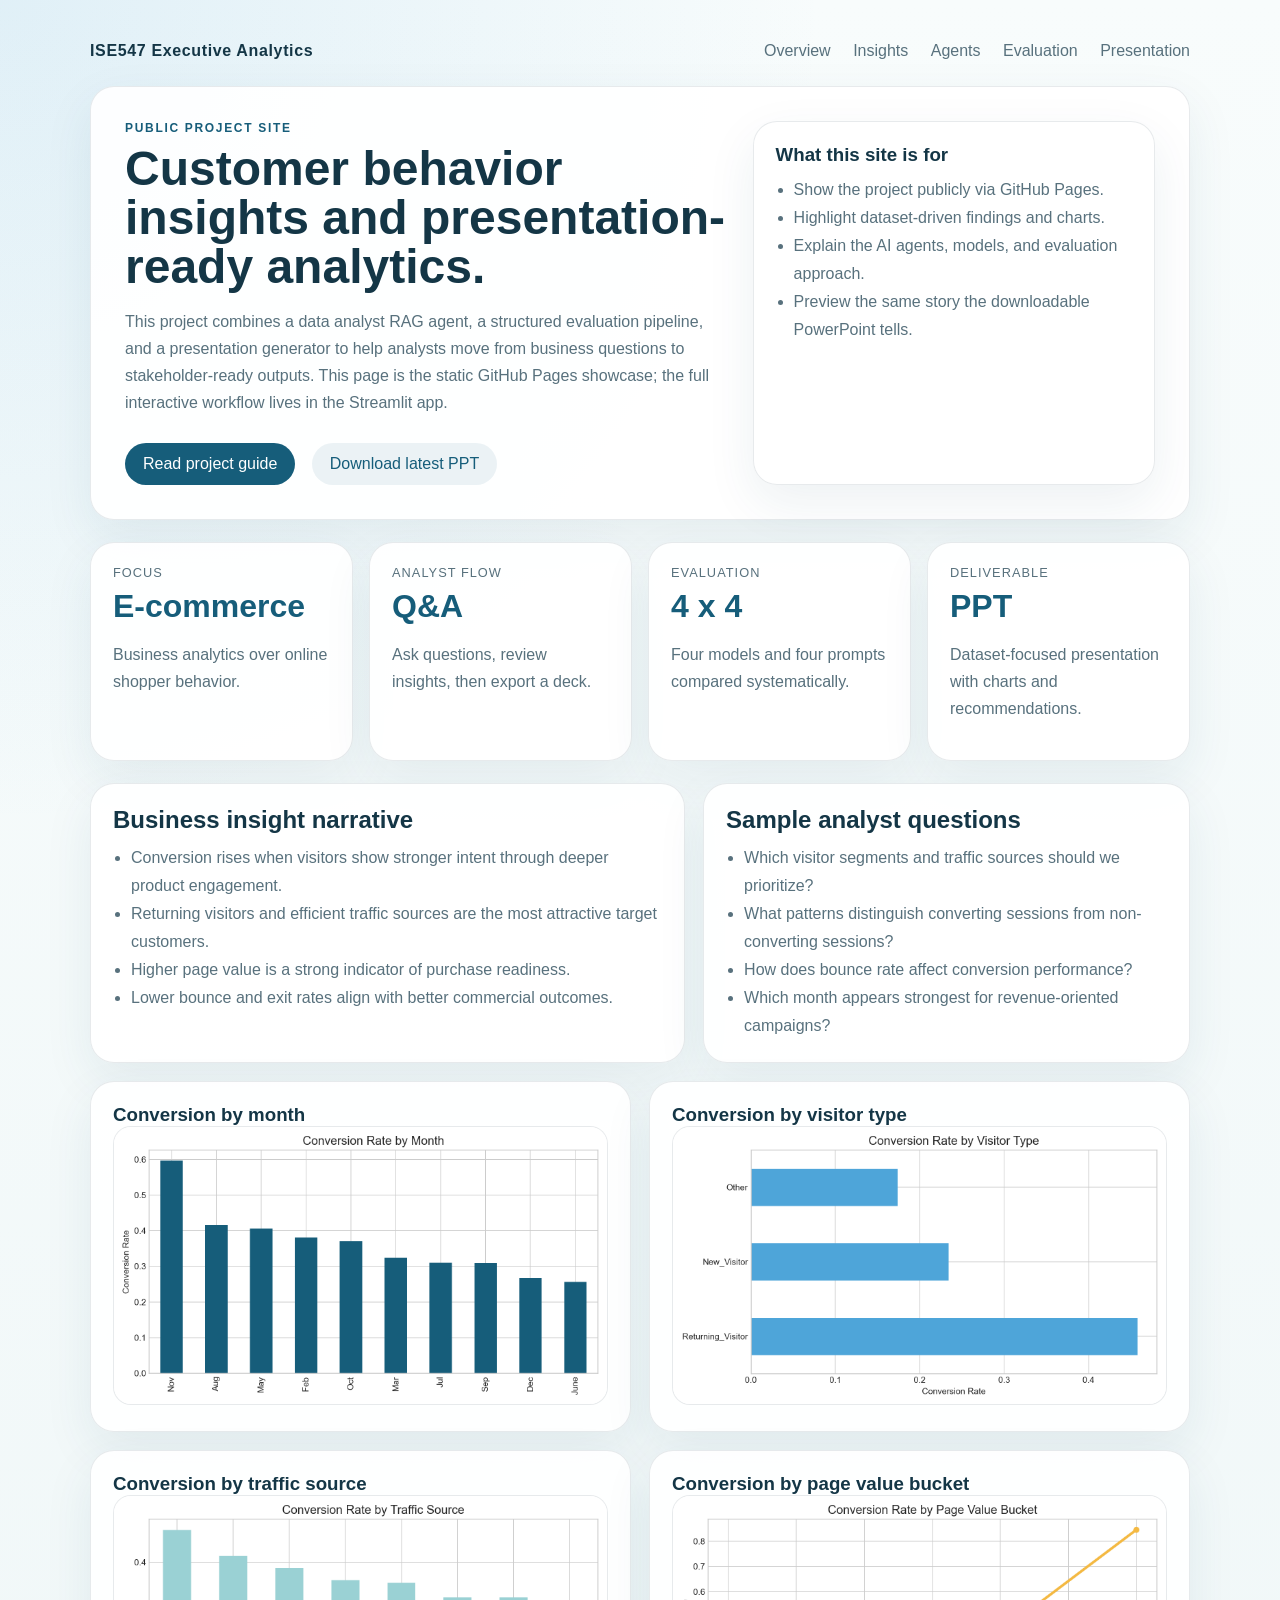
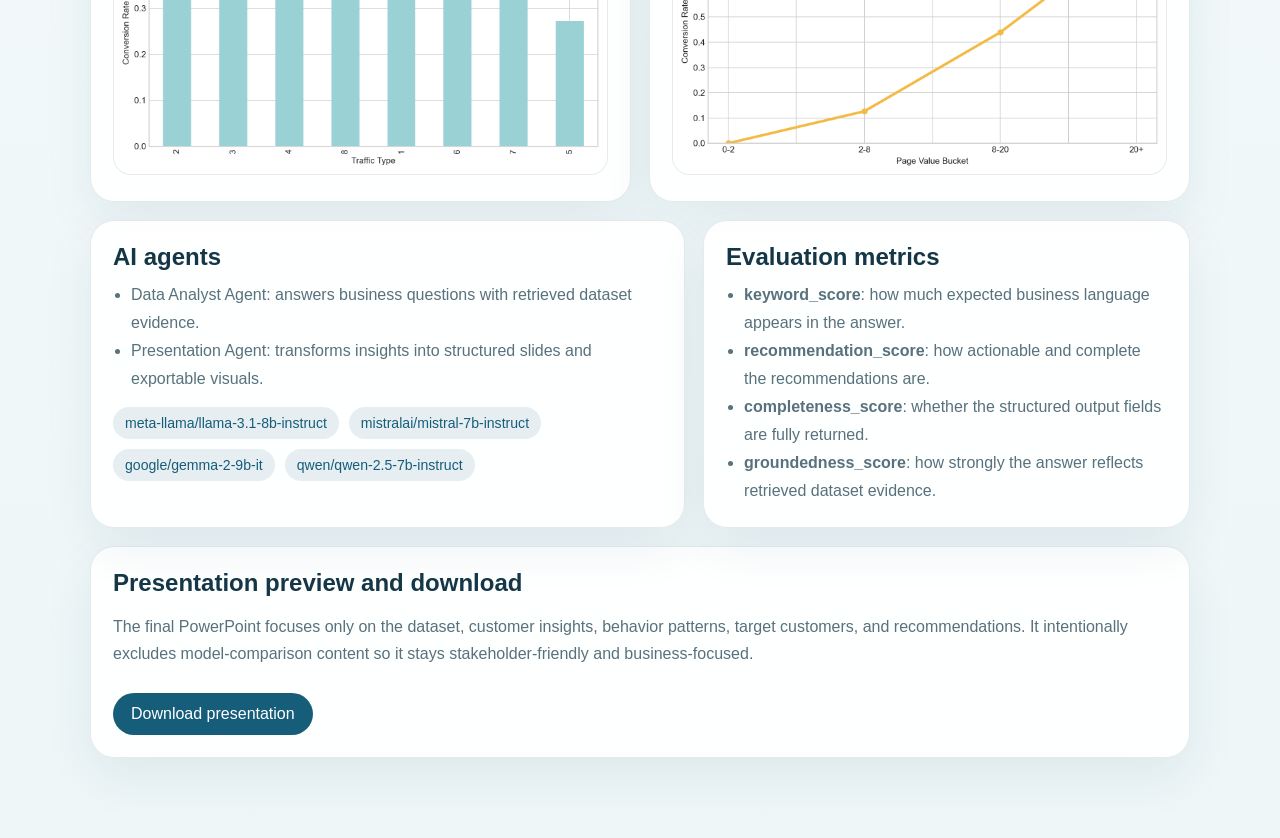
==== ui/index.html @ b53e6b86 "Finalize ecommerce multi-agent analytics project" ====
<!DOCTYPE html>
<html lang="en">
  <head>
    <meta charset="UTF-8" />
    <meta name="viewport" content="width=device-width, initial-scale=1.0" />
    <title>ISE547 Executive Analytics</title>
    <style>
      :root {
        --bg: #f5fbfc;
        --card: rgba(255, 255, 255, 0.92);
        --ink: #143646;
        --muted: #58717d;
        --line: rgba(20, 54, 70, 0.1);
        --primary: #165d7a;
        --secondary: #4ea5d9;
      }
      * { box-sizing: border-box; }
      body {
        margin: 0;
        font-family: "Avenir Next", "Segoe UI", sans-serif;
        color: var(--ink);
        background:
          radial-gradient(circle at top left, rgba(78,165,217,0.14), transparent 30%),
          linear-gradient(180deg, #f8fcfc 0%, #eef6f7 100%);
      }
      .wrap {
        max-width: 1140px;
        margin: 0 auto;
        padding: 28px 20px 80px;
      }
      .nav {
        display: flex;
        justify-content: space-between;
        align-items: center;
        padding: 14px 0 26px;
      }
      .brand {
        font-weight: 700;
        letter-spacing: 0.04em;
      }
      .nav a {
        color: var(--muted);
        text-decoration: none;
        margin-left: 18px;
      }
      .hero, .card {
        background: var(--card);
        border: 1px solid var(--line);
        border-radius: 24px;
        box-shadow: 0 18px 50px rgba(21, 79, 105, 0.08);
      }
      .hero {
        display: grid;
        grid-template-columns: 1.2fr 0.8fr;
        gap: 24px;
        padding: 34px;
        margin-bottom: 22px;
      }
      .eyebrow {
        text-transform: uppercase;
        letter-spacing: 0.14em;
        font-size: 0.75rem;
        color: var(--primary);
        font-weight: 700;
      }
      h1, h2, h3 {
        margin: 0;
      }
      h1 {
        font-size: 3rem;
        line-height: 1.02;
        margin: 10px 0 14px;
      }
      p {
        color: var(--muted);
        line-height: 1.7;
      }
      .stack {
        display: grid;
        gap: 18px;
      }
      .grid {
        display: grid;
        grid-template-columns: repeat(4, 1fr);
        gap: 16px;
        margin-bottom: 22px;
      }
      .card {
        padding: 22px;
      }
      .metric {
        font-size: 2rem;
        font-weight: 700;
        color: var(--primary);
        margin-top: 8px;
      }
      .label {
        color: var(--muted);
        font-size: 0.8rem;
        text-transform: uppercase;
        letter-spacing: 0.08em;
      }
      .two-col {
        display: grid;
        grid-template-columns: 1.1fr 0.9fr;
        gap: 18px;
        margin-bottom: 18px;
      }
      .chips {
        display: flex;
        flex-wrap: wrap;
        gap: 10px;
        margin-top: 14px;
      }
      .chip {
        border-radius: 999px;
        padding: 8px 12px;
        background: rgba(22, 93, 122, 0.1);
        color: var(--primary);
        font-size: 0.88rem;
      }
      .chart-grid {
        display: grid;
        grid-template-columns: repeat(2, 1fr);
        gap: 18px;
        margin-bottom: 18px;
      }
      img {
        width: 100%;
        border-radius: 18px;
        border: 1px solid var(--line);
        background: white;
      }
      ul {
        margin: 10px 0 0;
        padding-left: 18px;
        color: var(--muted);
        line-height: 1.75;
      }
      .cta {
        display: inline-block;
        padding: 12px 18px;
        border-radius: 999px;
        background: var(--primary);
        color: white;
        text-decoration: none;
        margin-right: 12px;
        margin-top: 10px;
      }
      .ghost {
        background: rgba(22, 93, 122, 0.08);
        color: var(--primary);
      }
      @media (max-width: 900px) {
        .hero, .grid, .two-col, .chart-grid {
          grid-template-columns: 1fr;
        }
        h1 { font-size: 2.3rem; }
      }
    </style>
  </head>
  <body>
    <div class="wrap">
      <div class="nav">
        <div class="brand">ISE547 Executive Analytics</div>
        <div>
          <a href="#overview">Overview</a>
          <a href="#insights">Insights</a>
          <a href="#agents">Agents</a>
          <a href="#evaluation">Evaluation</a>
          <a href="#presentation">Presentation</a>
        </div>
      </div>

      <section class="hero" id="overview">
        <div>
          <div class="eyebrow">Public Project Site</div>
          <h1>Customer behavior insights and presentation-ready analytics.</h1>
          <p>
            This project combines a data analyst RAG agent, a structured evaluation pipeline,
            and a presentation generator to help analysts move from business questions to
            stakeholder-ready outputs. This page is the static GitHub Pages showcase; the full
            interactive workflow lives in the Streamlit app.
          </p>
          <a class="cta" href="../README.md">Read project guide</a>
          <a class="cta ghost" href="../docs/assets/presentation.pptx">Download latest PPT</a>
        </div>
        <div class="card">
          <h3>What this site is for</h3>
          <ul>
            <li>Show the project publicly via GitHub Pages.</li>
            <li>Highlight dataset-driven findings and charts.</li>
            <li>Explain the AI agents, models, and evaluation approach.</li>
            <li>Preview the same story the downloadable PowerPoint tells.</li>
          </ul>
        </div>
      </section>

      <section class="grid">
        <div class="card">
          <div class="label">Focus</div>
          <div class="metric">E-commerce</div>
          <p>Business analytics over online shopper behavior.</p>
        </div>
        <div class="card">
          <div class="label">Analyst Flow</div>
          <div class="metric">Q&A</div>
          <p>Ask questions, review insights, then export a deck.</p>
        </div>
        <div class="card">
          <div class="label">Evaluation</div>
          <div class="metric">4 x 4</div>
          <p>Four models and four prompts compared systematically.</p>
        </div>
        <div class="card">
          <div class="label">Deliverable</div>
          <div class="metric">PPT</div>
          <p>Dataset-focused presentation with charts and recommendations.</p>
        </div>
      </section>

      <section class="two-col" id="insights">
        <div class="card">
          <h2>Business insight narrative</h2>
          <ul>
            <li>Conversion rises when visitors show stronger intent through deeper product engagement.</li>
            <li>Returning visitors and efficient traffic sources are the most attractive target customers.</li>
            <li>Higher page value is a strong indicator of purchase readiness.</li>
            <li>Lower bounce and exit rates align with better commercial outcomes.</li>
          </ul>
        </div>
        <div class="card">
          <h2>Sample analyst questions</h2>
          <ul>
            <li>Which visitor segments and traffic sources should we prioritize?</li>
            <li>What patterns distinguish converting sessions from non-converting sessions?</li>
            <li>How does bounce rate affect conversion performance?</li>
            <li>Which month appears strongest for revenue-oriented campaigns?</li>
          </ul>
        </div>
      </section>

      <section class="chart-grid">
        <div class="card">
          <h3>Conversion by month</h3>
          <img src="../docs/assets/month_conversion.png" alt="Conversion by month chart" />
        </div>
        <div class="card">
          <h3>Conversion by visitor type</h3>
          <img src="../docs/assets/visitor_conversion.png" alt="Conversion by visitor type chart" />
        </div>
        <div class="card">
          <h3>Conversion by traffic source</h3>
          <img src="../docs/assets/traffic_conversion.png" alt="Conversion by traffic source chart" />
        </div>
        <div class="card">
          <h3>Conversion by page value bucket</h3>
          <img src="../docs/assets/page_value_conversion.png" alt="Conversion by page value bucket chart" />
        </div>
      </section>

      <section class="two-col" id="agents">
        <div class="card">
          <h2>AI agents</h2>
          <ul>
            <li>Data Analyst Agent: answers business questions with retrieved dataset evidence.</li>
            <li>Presentation Agent: transforms insights into structured slides and exportable visuals.</li>
          </ul>
          <div class="chips">
            <span class="chip">meta-llama/llama-3.1-8b-instruct</span>
            <span class="chip">mistralai/mistral-7b-instruct</span>
            <span class="chip">google/gemma-2-9b-it</span>
            <span class="chip">qwen/qwen-2.5-7b-instruct</span>
          </div>
        </div>
        <div class="card" id="evaluation">
          <h2>Evaluation metrics</h2>
          <ul>
            <li><strong>keyword_score</strong>: how much expected business language appears in the answer.</li>
            <li><strong>recommendation_score</strong>: how actionable and complete the recommendations are.</li>
            <li><strong>completeness_score</strong>: whether the structured output fields are fully returned.</li>
            <li><strong>groundedness_score</strong>: how strongly the answer reflects retrieved dataset evidence.</li>
          </ul>
        </div>
      </section>

      <section class="card" id="presentation">
        <h2>Presentation preview and download</h2>
        <p>
          The final PowerPoint focuses only on the dataset, customer insights, behavior patterns,
          target customers, and recommendations. It intentionally excludes model-comparison content
          so it stays stakeholder-friendly and business-focused.
        </p>
        <a class="cta" href="../docs/assets/presentation.pptx">Download presentation</a>
      </section>
    </div>
  </body>
</html>
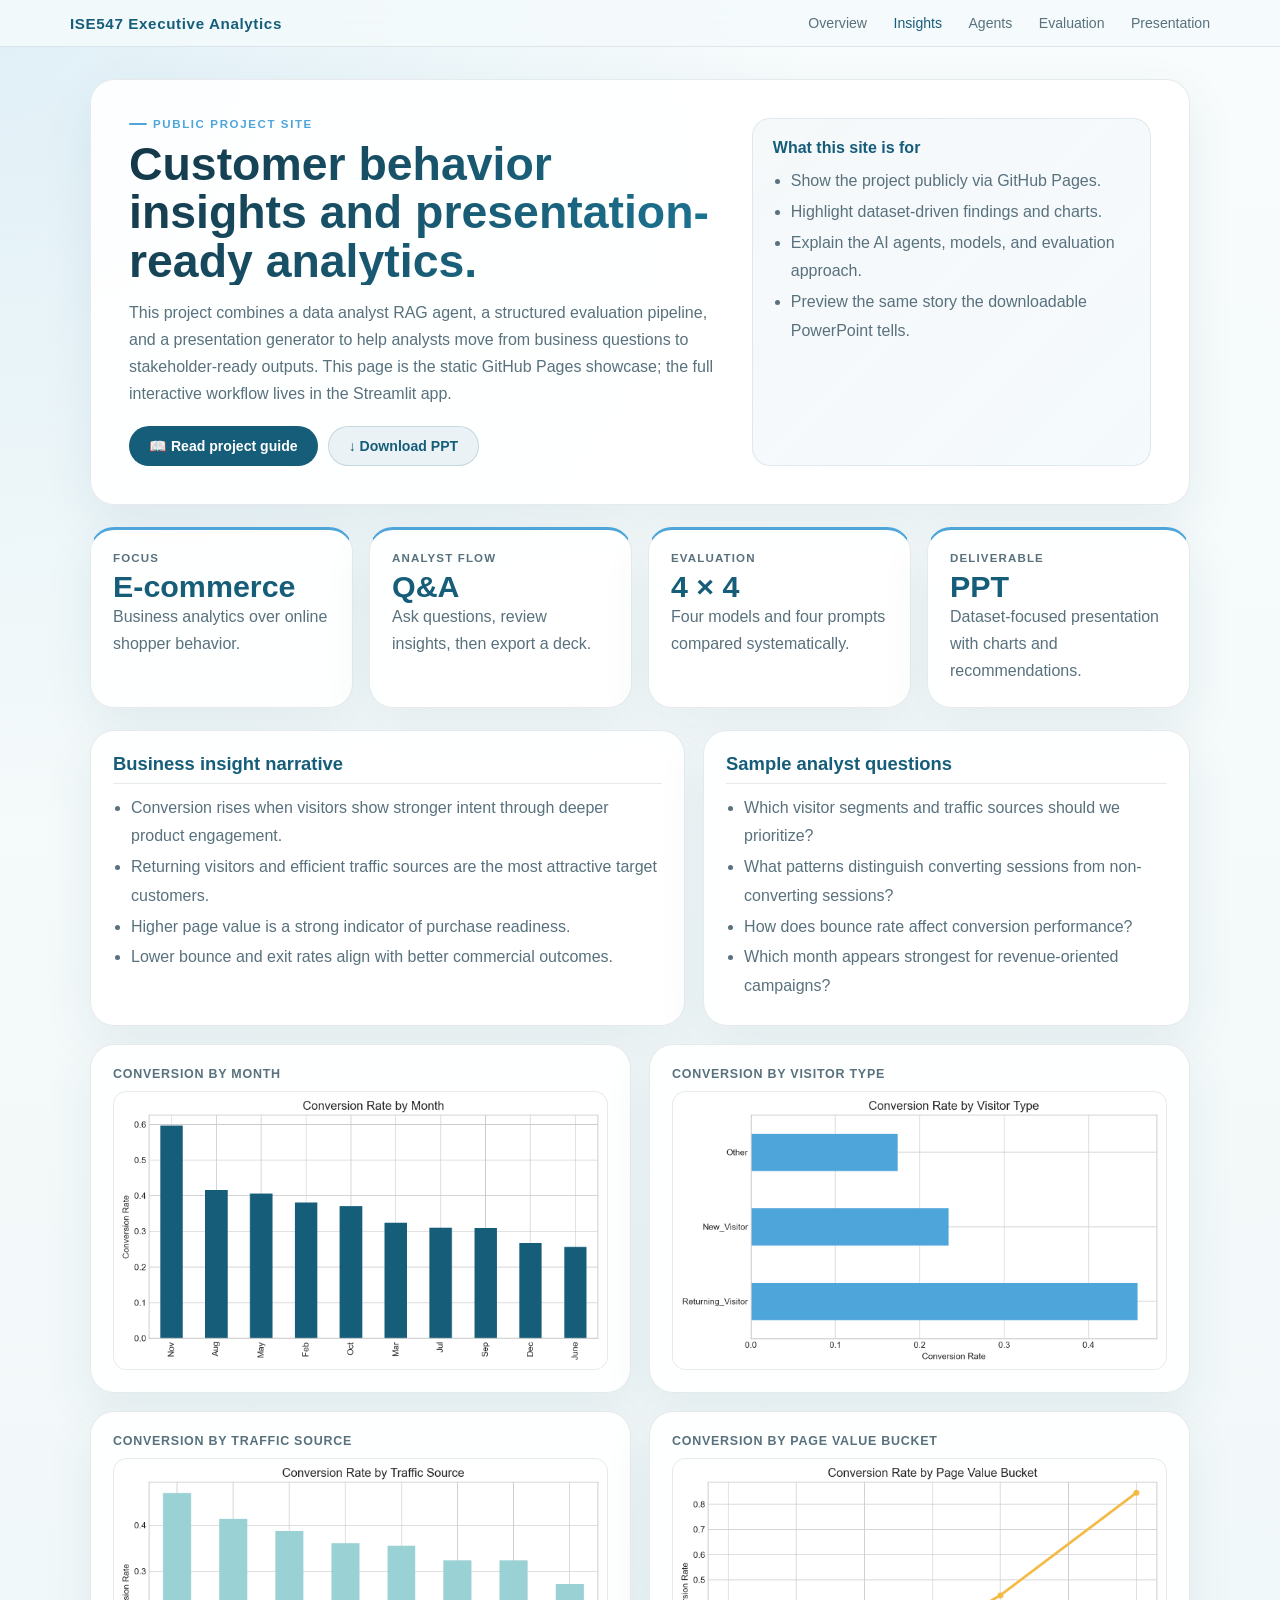
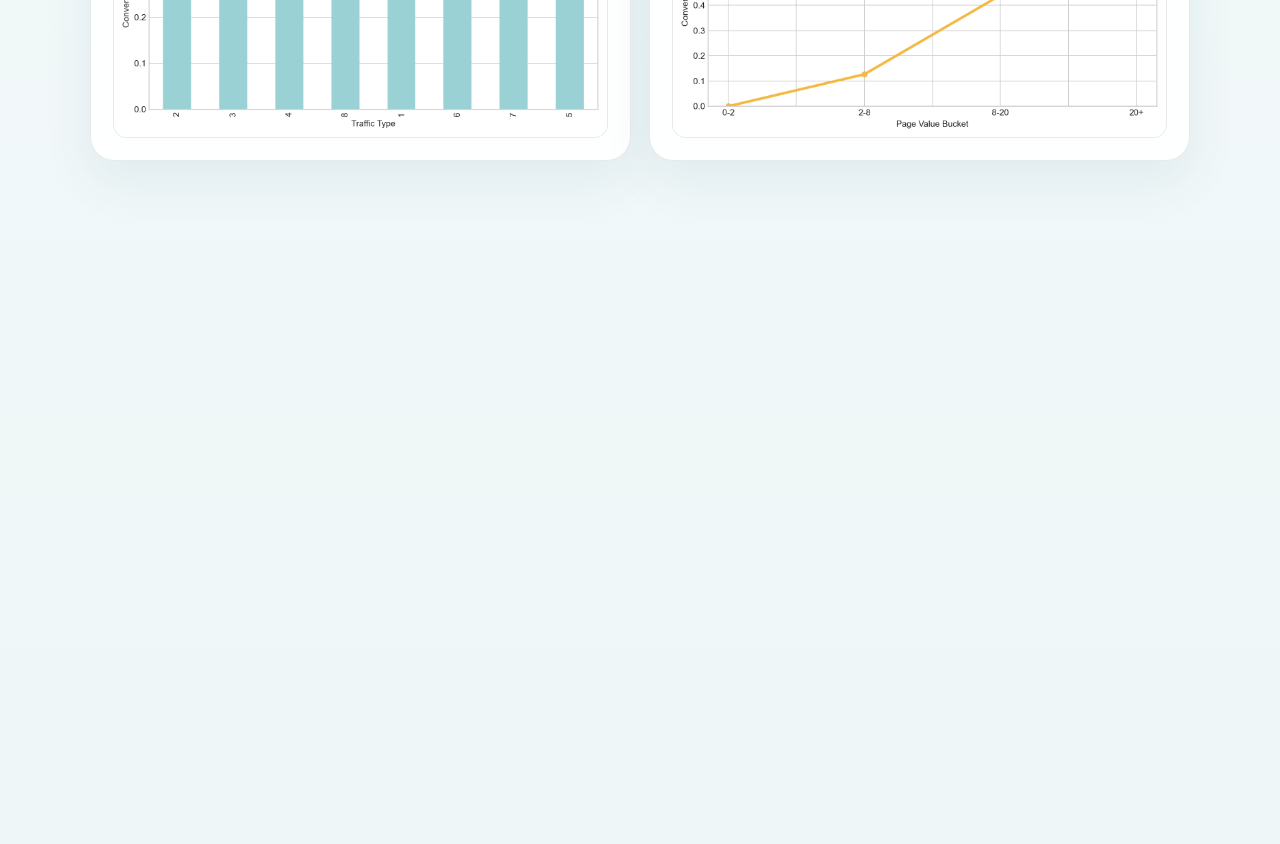
==== commit 3852f3ab: "Enhance UI for Streamlit app and static HTML page - Replace st.radio navigation with st.tabs for cle" ====
--- a/ui/index.html
+++ b/ui/index.html
@@ -13,8 +13,15 @@
         --line: rgba(20, 54, 70, 0.1);
         --primary: #165d7a;
         --secondary: #4ea5d9;
-      }
+        --shadow: 0 18px 50px rgba(21, 79, 105, 0.08);
+        --shadow-hover: 0 24px 60px rgba(21, 79, 105, 0.14);
+        --radius: 24px;
+      }
+
       * { box-sizing: border-box; }
+
+      html { scroll-behavior: smooth; }
+
       body {
         margin: 0;
         font-family: "Avenir Next", "Segoe UI", sans-serif;
@@ -22,148 +29,365 @@
         background:
           radial-gradient(circle at top left, rgba(78,165,217,0.14), transparent 30%),
           linear-gradient(180deg, #f8fcfc 0%, #eef6f7 100%);
-      }
+        min-height: 100vh;
+      }
+
+      /* ── Sticky nav ── */
+      .nav {
+        position: sticky;
+        top: 0;
+        z-index: 100;
+        background: rgba(245, 251, 252, 0.82);
+        backdrop-filter: blur(12px);
+        -webkit-backdrop-filter: blur(12px);
+        border-bottom: 1px solid var(--line);
+        display: flex;
+        justify-content: space-between;
+        align-items: center;
+        padding: 14px 20px;
+        max-width: 100%;
+      }
+
+      .nav-inner {
+        max-width: 1140px;
+        width: 100%;
+        margin: 0 auto;
+        display: flex;
+        justify-content: space-between;
+        align-items: center;
+      }
+
+      .brand {
+        font-weight: 700;
+        letter-spacing: 0.04em;
+        color: var(--primary);
+        font-size: 0.95rem;
+      }
+
+      .nav-links a {
+        color: var(--muted);
+        text-decoration: none;
+        margin-left: 22px;
+        font-size: 0.88rem;
+        font-weight: 500;
+        transition: color 0.18s;
+        padding: 4px 0;
+        border-bottom: 2px solid transparent;
+        transition: color 0.18s, border-color 0.18s;
+      }
+
+      .nav-links a:hover {
+        color: var(--primary);
+        border-bottom-color: var(--secondary);
+      }
+
+      /* ── Wrap ── */
       .wrap {
         max-width: 1140px;
         margin: 0 auto;
-        padding: 28px 20px 80px;
-      }
-      .nav {
-        display: flex;
-        justify-content: space-between;
-        align-items: center;
-        padding: 14px 0 26px;
-      }
-      .brand {
-        font-weight: 700;
-        letter-spacing: 0.04em;
-      }
-      .nav a {
-        color: var(--muted);
-        text-decoration: none;
-        margin-left: 18px;
-      }
+        padding: 32px 20px 80px;
+      }
+
+      /* ── Cards ── */
       .hero, .card {
         background: var(--card);
         border: 1px solid var(--line);
-        border-radius: 24px;
-        box-shadow: 0 18px 50px rgba(21, 79, 105, 0.08);
-      }
+        border-radius: var(--radius);
+        box-shadow: var(--shadow);
+        transition: box-shadow 0.22s, transform 0.22s;
+      }
+
+      .card:hover {
+        box-shadow: var(--shadow-hover);
+        transform: translateY(-2px);
+      }
+
+      /* ── Hero ── */
       .hero {
         display: grid;
         grid-template-columns: 1.2fr 0.8fr;
         gap: 24px;
-        padding: 34px;
+        padding: 38px;
         margin-bottom: 22px;
       }
+
       .eyebrow {
         text-transform: uppercase;
         letter-spacing: 0.14em;
-        font-size: 0.75rem;
-        color: var(--primary);
-        font-weight: 700;
-      }
-      h1, h2, h3 {
+        font-size: 0.72rem;
+        color: var(--secondary);
+        font-weight: 700;
+        display: flex;
+        align-items: center;
+        gap: 6px;
+      }
+
+      .eyebrow::before {
+        content: "";
+        display: inline-block;
+        width: 18px;
+        height: 2px;
+        background: var(--secondary);
+        border-radius: 2px;
+      }
+
+      h1, h2, h3 { margin: 0; }
+
+      h1 {
+        font-size: 2.9rem;
+        line-height: 1.04;
+        margin: 10px 0 14px;
+        background: linear-gradient(135deg, #143646, #1d7a9a);
+        -webkit-background-clip: text;
+        -webkit-text-fill-color: transparent;
+        background-clip: text;
+      }
+
+      p {
+        color: var(--muted);
+        line-height: 1.7;
         margin: 0;
       }
-      h1 {
-        font-size: 3rem;
-        line-height: 1.02;
-        margin: 10px 0 14px;
-      }
-      p {
-        color: var(--muted);
-        line-height: 1.7;
-      }
-      .stack {
-        display: grid;
-        gap: 18px;
-      }
+
+      /* ── Metric grid ── */
       .grid {
         display: grid;
         grid-template-columns: repeat(4, 1fr);
         gap: 16px;
         margin-bottom: 22px;
       }
-      .card {
-        padding: 22px;
-      }
+
+      .card { padding: 22px; }
+
+      .metric-card {
+        border-top: 3px solid var(--secondary);
+      }
+
       .metric {
-        font-size: 2rem;
-        font-weight: 700;
-        color: var(--primary);
-        margin-top: 8px;
-      }
+        font-size: 1.9rem;
+        font-weight: 700;
+        color: var(--primary);
+        margin-top: 6px;
+        line-height: 1.1;
+      }
+
       .label {
         color: var(--muted);
-        font-size: 0.8rem;
+        font-size: 0.72rem;
         text-transform: uppercase;
-        letter-spacing: 0.08em;
-      }
+        letter-spacing: 0.1em;
+        font-weight: 700;
+      }
+
+      /* ── Two-col + chart grid ── */
       .two-col {
         display: grid;
         grid-template-columns: 1.1fr 0.9fr;
         gap: 18px;
         margin-bottom: 18px;
       }
-      .chips {
-        display: flex;
-        flex-wrap: wrap;
-        gap: 10px;
-        margin-top: 14px;
-      }
-      .chip {
-        border-radius: 999px;
-        padding: 8px 12px;
-        background: rgba(22, 93, 122, 0.1);
-        color: var(--primary);
-        font-size: 0.88rem;
-      }
+
       .chart-grid {
         display: grid;
         grid-template-columns: repeat(2, 1fr);
         gap: 18px;
         margin-bottom: 18px;
       }
+
+      /* ── Insight card inner heading ── */
+      .card h2 {
+        font-size: 1.15rem;
+        font-weight: 700;
+        color: var(--primary);
+        margin-bottom: 10px;
+        padding-bottom: 8px;
+        border-bottom: 1px solid var(--line);
+      }
+
+      .card h3 {
+        font-size: 1rem;
+        font-weight: 700;
+        color: var(--ink);
+        margin-bottom: 10px;
+      }
+
+      /* ── Hero info card ── */
+      .info-card {
+        background: linear-gradient(135deg, rgba(22, 93, 122, 0.04), rgba(78, 165, 217, 0.06));
+        border-radius: 18px;
+        padding: 20px;
+        border: 1px solid rgba(22, 93, 122, 0.1);
+      }
+
+      .info-card h3 {
+        color: var(--primary);
+        margin-bottom: 10px;
+        font-size: 1rem;
+      }
+
+      /* ── Lists ── */
+      ul {
+        margin: 0;
+        padding-left: 18px;
+        color: var(--muted);
+        line-height: 1.8;
+      }
+
+      li { margin-bottom: 2px; }
+
+      /* ── Chips ── */
+      .chips {
+        display: flex;
+        flex-wrap: wrap;
+        gap: 8px;
+        margin-top: 14px;
+      }
+
+      .chip {
+        border-radius: 999px;
+        padding: 6px 13px;
+        background: rgba(22, 93, 122, 0.07);
+        border: 1px solid rgba(22, 93, 122, 0.12);
+        color: var(--primary);
+        font-size: 0.82rem;
+        font-weight: 600;
+        transition: background 0.18s;
+      }
+
+      .chip:hover {
+        background: rgba(22, 93, 122, 0.14);
+      }
+
+      /* ── Image ── */
       img {
         width: 100%;
-        border-radius: 18px;
+        border-radius: 14px;
         border: 1px solid var(--line);
         background: white;
-      }
-      ul {
-        margin: 10px 0 0;
-        padding-left: 18px;
-        color: var(--muted);
-        line-height: 1.75;
-      }
+        display: block;
+        transition: opacity 0.2s;
+      }
+
+      img:hover { opacity: 0.92; }
+
+      /* ── Chart card label ── */
+      .chart-label {
+        font-size: 0.78rem;
+        font-weight: 700;
+        letter-spacing: 0.06em;
+        text-transform: uppercase;
+        color: var(--muted);
+        margin-bottom: 10px;
+      }
+
+      /* ── CTAs ── */
+      .cta-row { margin-top: 18px; display: flex; flex-wrap: wrap; gap: 10px; }
+
       .cta {
-        display: inline-block;
-        padding: 12px 18px;
+        display: inline-flex;
+        align-items: center;
+        gap: 6px;
+        padding: 11px 20px;
         border-radius: 999px;
         background: var(--primary);
         color: white;
         text-decoration: none;
-        margin-right: 12px;
-        margin-top: 10px;
-      }
+        font-size: 0.88rem;
+        font-weight: 600;
+        transition: background 0.18s, transform 0.18s;
+      }
+
+      .cta:hover {
+        background: #1a7291;
+        transform: translateY(-1px);
+      }
+
       .ghost {
         background: rgba(22, 93, 122, 0.08);
         color: var(--primary);
-      }
+        border: 1px solid rgba(22, 93, 122, 0.18);
+      }
+
+      .ghost:hover {
+        background: rgba(22, 93, 122, 0.14);
+      }
+
+      /* ── Score bars ── */
+      .score-row {
+        display: flex;
+        flex-direction: column;
+        gap: 10px;
+        margin-top: 12px;
+      }
+
+      .score-item {
+        display: flex;
+        align-items: center;
+        gap: 10px;
+        font-size: 0.84rem;
+      }
+
+      .score-name {
+        flex: 0 0 180px;
+        color: var(--muted);
+        font-weight: 600;
+      }
+
+      .score-bar-wrap {
+        flex: 1;
+        background: rgba(22, 93, 122, 0.07);
+        border-radius: 999px;
+        height: 7px;
+        overflow: hidden;
+      }
+
+      .score-bar {
+        height: 100%;
+        border-radius: 999px;
+        background: linear-gradient(90deg, var(--secondary), var(--primary));
+      }
+
+      /* ── Footer ── */
+      .footer {
+        margin-top: 48px;
+        padding: 22px 0 0;
+        border-top: 1px solid var(--line);
+        display: flex;
+        justify-content: space-between;
+        align-items: center;
+        flex-wrap: wrap;
+        gap: 10px;
+        color: var(--muted);
+        font-size: 0.82rem;
+      }
+
+      /* ── Fade-in animation ── */
+      .fade-in {
+        opacity: 0;
+        transform: translateY(16px);
+        transition: opacity 0.5s ease, transform 0.5s ease;
+      }
+
+      .fade-in.visible {
+        opacity: 1;
+        transform: translateY(0);
+      }
+
+      /* ── Responsive ── */
       @media (max-width: 900px) {
         .hero, .grid, .two-col, .chart-grid {
           grid-template-columns: 1fr;
         }
-        h1 { font-size: 2.3rem; }
+        h1 { font-size: 2.1rem; }
+        .score-name { flex: 0 0 140px; }
       }
     </style>
   </head>
   <body>
-    <div class="wrap">
-      <div class="nav">
+    <nav class="nav">
+      <div class="nav-inner">
         <div class="brand">ISE547 Executive Analytics</div>
-        <div>
+        <div class="nav-links">
           <a href="#overview">Overview</a>
           <a href="#insights">Insights</a>
           <a href="#agents">Agents</a>
@@ -171,8 +395,12 @@
           <a href="#presentation">Presentation</a>
         </div>
       </div>
-
-      <section class="hero" id="overview">
+    </nav>
+
+    <div class="wrap">
+
+      <!-- Hero -->
+      <section class="hero fade-in" id="overview">
         <div>
           <div class="eyebrow">Public Project Site</div>
           <h1>Customer behavior insights and presentation-ready analytics.</h1>
@@ -182,10 +410,12 @@
             stakeholder-ready outputs. This page is the static GitHub Pages showcase; the full
             interactive workflow lives in the Streamlit app.
           </p>
-          <a class="cta" href="../README.md">Read project guide</a>
-          <a class="cta ghost" href="../docs/assets/presentation.pptx">Download latest PPT</a>
-        </div>
-        <div class="card">
+          <div class="cta-row">
+            <a class="cta" href="../README.md">&#128214; Read project guide</a>
+            <a class="cta ghost" href="../docs/assets/presentation.pptx">&#8595; Download PPT</a>
+          </div>
+        </div>
+        <div class="info-card">
           <h3>What this site is for</h3>
           <ul>
             <li>Show the project publicly via GitHub Pages.</li>
@@ -196,30 +426,32 @@
         </div>
       </section>
 
-      <section class="grid">
-        <div class="card">
+      <!-- Metrics -->
+      <section class="grid fade-in">
+        <div class="card metric-card">
           <div class="label">Focus</div>
           <div class="metric">E-commerce</div>
           <p>Business analytics over online shopper behavior.</p>
         </div>
-        <div class="card">
+        <div class="card metric-card">
           <div class="label">Analyst Flow</div>
-          <div class="metric">Q&A</div>
+          <div class="metric">Q&amp;A</div>
           <p>Ask questions, review insights, then export a deck.</p>
         </div>
-        <div class="card">
+        <div class="card metric-card">
           <div class="label">Evaluation</div>
-          <div class="metric">4 x 4</div>
+          <div class="metric">4 &#215; 4</div>
           <p>Four models and four prompts compared systematically.</p>
         </div>
-        <div class="card">
+        <div class="card metric-card">
           <div class="label">Deliverable</div>
           <div class="metric">PPT</div>
           <p>Dataset-focused presentation with charts and recommendations.</p>
         </div>
       </section>
 
-      <section class="two-col" id="insights">
+      <!-- Insights + questions -->
+      <section class="two-col fade-in" id="insights">
         <div class="card">
           <h2>Business insight narrative</h2>
           <ul>
@@ -240,59 +472,113 @@
         </div>
       </section>
 
-      <section class="chart-grid">
-        <div class="card">
-          <h3>Conversion by month</h3>
-          <img src="../docs/assets/month_conversion.png" alt="Conversion by month chart" />
-        </div>
-        <div class="card">
-          <h3>Conversion by visitor type</h3>
-          <img src="../docs/assets/visitor_conversion.png" alt="Conversion by visitor type chart" />
-        </div>
-        <div class="card">
-          <h3>Conversion by traffic source</h3>
-          <img src="../docs/assets/traffic_conversion.png" alt="Conversion by traffic source chart" />
-        </div>
-        <div class="card">
-          <h3>Conversion by page value bucket</h3>
-          <img src="../docs/assets/page_value_conversion.png" alt="Conversion by page value bucket chart" />
+      <!-- Charts -->
+      <section class="chart-grid fade-in">
+        <div class="card">
+          <div class="chart-label">Conversion by month</div>
+          <img src="../docs/assets/month_conversion.png" alt="Conversion by month chart" loading="lazy" />
+        </div>
+        <div class="card">
+          <div class="chart-label">Conversion by visitor type</div>
+          <img src="../docs/assets/visitor_conversion.png" alt="Conversion by visitor type chart" loading="lazy" />
+        </div>
+        <div class="card">
+          <div class="chart-label">Conversion by traffic source</div>
+          <img src="../docs/assets/traffic_conversion.png" alt="Conversion by traffic source chart" loading="lazy" />
+        </div>
+        <div class="card">
+          <div class="chart-label">Conversion by page value bucket</div>
+          <img src="../docs/assets/page_value_conversion.png" alt="Conversion by page value bucket chart" loading="lazy" />
         </div>
       </section>
 
-      <section class="two-col" id="agents">
+      <!-- Agents + Evaluation -->
+      <section class="two-col fade-in" id="agents">
         <div class="card">
           <h2>AI agents</h2>
           <ul>
-            <li>Data Analyst Agent: answers business questions with retrieved dataset evidence.</li>
-            <li>Presentation Agent: transforms insights into structured slides and exportable visuals.</li>
+            <li><strong>Data Analyst Agent</strong> — answers business questions with retrieved dataset evidence.</li>
+            <li><strong>Presentation Agent</strong> — transforms insights into structured slides and exportable visuals.</li>
           </ul>
           <div class="chips">
-            <span class="chip">meta-llama/llama-3.1-8b-instruct</span>
-            <span class="chip">mistralai/mistral-7b-instruct</span>
-            <span class="chip">google/gemma-2-9b-it</span>
-            <span class="chip">qwen/qwen-2.5-7b-instruct</span>
+            <span class="chip">meta-llama / llama-3.1-8b</span>
+            <span class="chip">mistralai / mistral-7b</span>
+            <span class="chip">google / gemma-2-9b</span>
+            <span class="chip">qwen / qwen-2.5-7b</span>
           </div>
         </div>
         <div class="card" id="evaluation">
           <h2>Evaluation metrics</h2>
-          <ul>
-            <li><strong>keyword_score</strong>: how much expected business language appears in the answer.</li>
-            <li><strong>recommendation_score</strong>: how actionable and complete the recommendations are.</li>
-            <li><strong>completeness_score</strong>: whether the structured output fields are fully returned.</li>
-            <li><strong>groundedness_score</strong>: how strongly the answer reflects retrieved dataset evidence.</li>
-          </ul>
+          <div class="score-row">
+            <div class="score-item">
+              <span class="score-name">keyword_score</span>
+              <div class="score-bar-wrap"><div class="score-bar" style="width:82%"></div></div>
+            </div>
+            <div class="score-item">
+              <span class="score-name">recommendation_score</span>
+              <div class="score-bar-wrap"><div class="score-bar" style="width:74%"></div></div>
+            </div>
+            <div class="score-item">
+              <span class="score-name">completeness_score</span>
+              <div class="score-bar-wrap"><div class="score-bar" style="width:91%"></div></div>
+            </div>
+            <div class="score-item">
+              <span class="score-name">groundedness_score</span>
+              <div class="score-bar-wrap"><div class="score-bar" style="width:68%"></div></div>
+            </div>
+          </div>
+          <p style="margin-top:12px;font-size:0.82rem;">
+            Indicative averages across four models and four prompt styles.
+          </p>
         </div>
       </section>
 
-      <section class="card" id="presentation">
+      <!-- Presentation -->
+      <section class="card fade-in" id="presentation">
         <h2>Presentation preview and download</h2>
         <p>
           The final PowerPoint focuses only on the dataset, customer insights, behavior patterns,
           target customers, and recommendations. It intentionally excludes model-comparison content
           so it stays stakeholder-friendly and business-focused.
         </p>
-        <a class="cta" href="../docs/assets/presentation.pptx">Download presentation</a>
+        <div class="cta-row">
+          <a class="cta" href="../docs/assets/presentation.pptx">&#8595; Download presentation</a>
+        </div>
       </section>
+
+      <!-- Footer -->
+      <footer class="footer fade-in">
+        <span>ISE547 Executive Analytics &mdash; GitHub Pages showcase</span>
+        <span>Multi-agent RAG &middot; Evaluation pipeline &middot; Presentation generator</span>
+      </footer>
+
     </div>
+
+    <script>
+      // Scroll-triggered fade-in
+      const observer = new IntersectionObserver(
+        (entries) => entries.forEach(e => { if (e.isIntersecting) e.target.classList.add("visible"); }),
+        { threshold: 0.08 }
+      );
+      document.querySelectorAll(".fade-in").forEach(el => observer.observe(el));
+
+      // Active nav link highlight
+      const sections = document.querySelectorAll("section[id], footer");
+      const navLinks = document.querySelectorAll(".nav-links a");
+      const io = new IntersectionObserver(
+        (entries) => {
+          entries.forEach(e => {
+            if (e.isIntersecting) {
+              const id = e.target.id;
+              navLinks.forEach(a => {
+                a.style.color = a.getAttribute("href") === `#${id}` ? "var(--primary)" : "";
+              });
+            }
+          });
+        },
+        { threshold: 0.35 }
+      );
+      document.querySelectorAll("section[id]").forEach(s => io.observe(s));
+    </script>
   </body>
 </html>
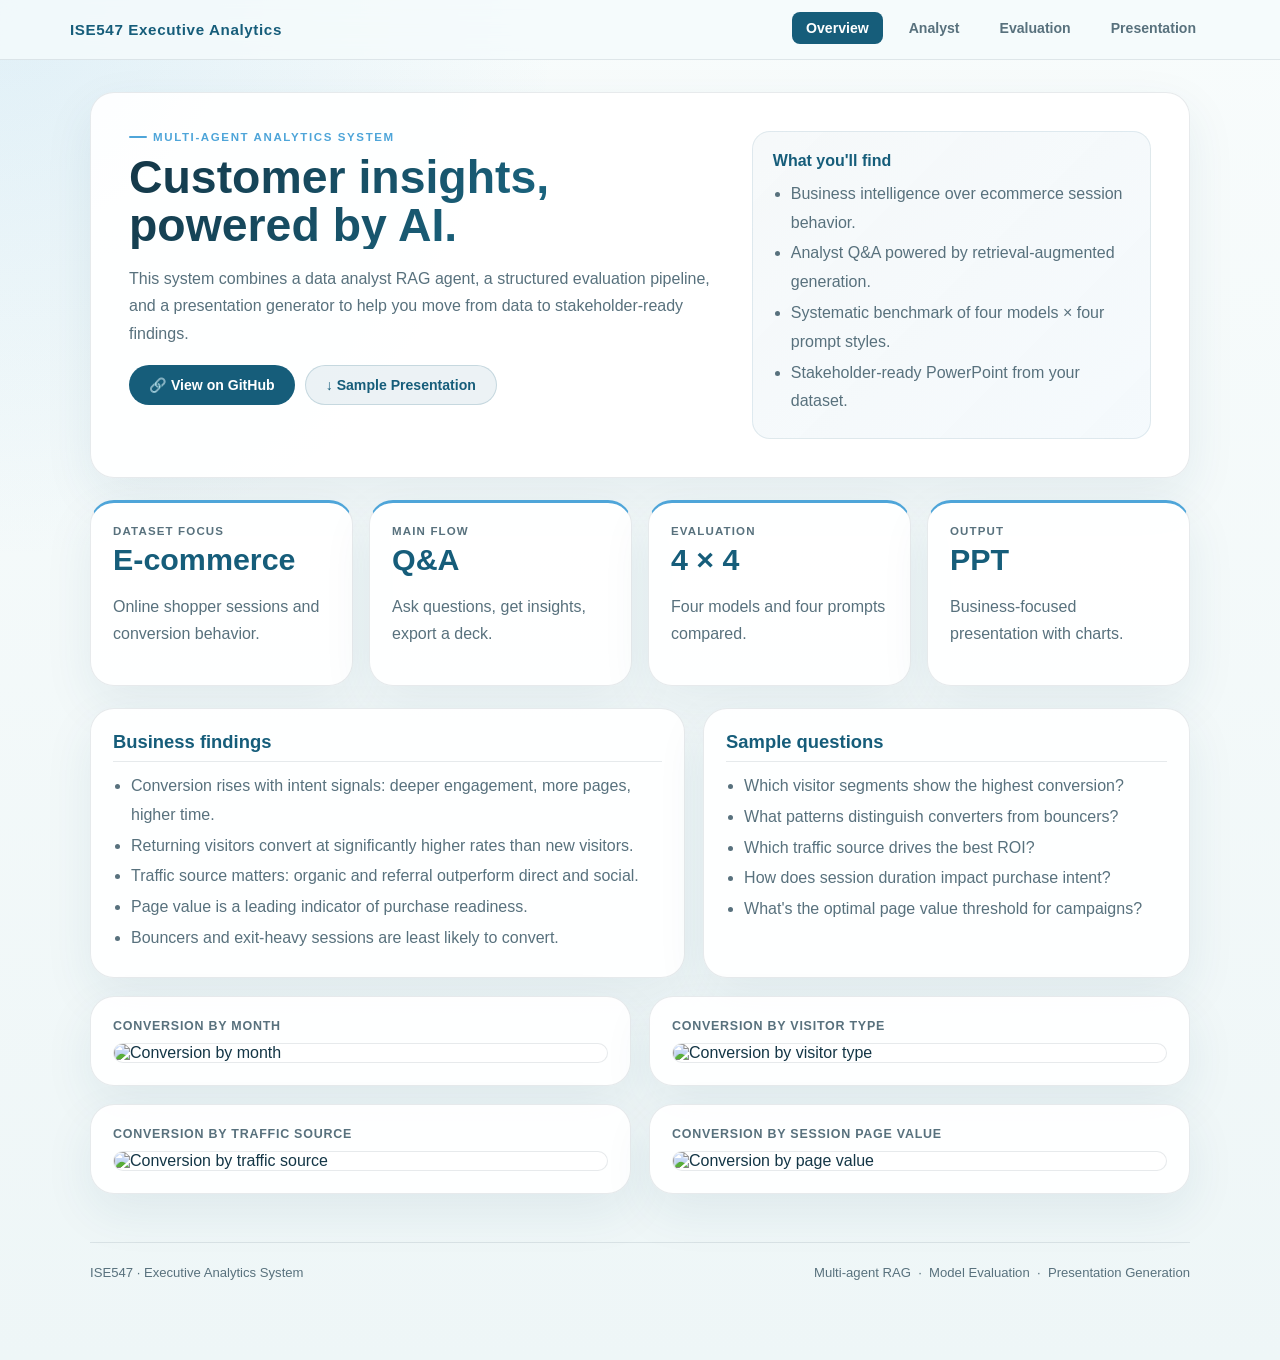
==== commit 84d29a56: "Redesign static HTML frontend with tabbed navigation and rich content sections - Convert from scroll" ====
--- a/ui/index.html
+++ b/ui/index.html
@@ -13,13 +13,13 @@
         --line: rgba(20, 54, 70, 0.1);
         --primary: #165d7a;
         --secondary: #4ea5d9;
+        --success: #1d7a61;
         --shadow: 0 18px 50px rgba(21, 79, 105, 0.08);
         --shadow-hover: 0 24px 60px rgba(21, 79, 105, 0.14);
         --radius: 24px;
       }
 
       * { box-sizing: border-box; }
-
       html { scroll-behavior: smooth; }
 
       body {
@@ -32,25 +32,19 @@
         min-height: 100vh;
       }
 
-      /* ── Sticky nav ── */
-      .nav {
+      /* ── Header ── */
+      .header {
         position: sticky;
         top: 0;
         z-index: 100;
         background: rgba(245, 251, 252, 0.82);
         backdrop-filter: blur(12px);
-        -webkit-backdrop-filter: blur(12px);
         border-bottom: 1px solid var(--line);
-        display: flex;
-        justify-content: space-between;
-        align-items: center;
         padding: 14px 20px;
-        max-width: 100%;
-      }
-
-      .nav-inner {
+      }
+
+      .header-inner {
         max-width: 1140px;
-        width: 100%;
         margin: 0 auto;
         display: flex;
         justify-content: space-between;
@@ -64,46 +58,64 @@
         font-size: 0.95rem;
       }
 
-      .nav-links a {
+      /* ── Navigation ── */
+      .nav-tabs {
+        display: flex;
+        gap: 12px;
+        list-style: none;
+        margin: 0;
+        padding: 0;
+      }
+
+      .nav-tabs li a {
         color: var(--muted);
         text-decoration: none;
-        margin-left: 22px;
         font-size: 0.88rem;
-        font-weight: 500;
-        transition: color 0.18s;
-        padding: 4px 0;
-        border-bottom: 2px solid transparent;
-        transition: color 0.18s, border-color 0.18s;
-      }
-
-      .nav-links a:hover {
+        font-weight: 600;
+        padding: 8px 14px;
+        border-radius: 8px;
+        transition: all 0.2s;
+        cursor: pointer;
+      }
+
+      .nav-tabs li a:hover {
         color: var(--primary);
-        border-bottom-color: var(--secondary);
-      }
-
-      /* ── Wrap ── */
+        background: rgba(22, 93, 122, 0.08);
+      }
+
+      .nav-tabs li a.active {
+        color: white;
+        background: var(--primary);
+      }
+
+      /* ── Container ── */
       .wrap {
         max-width: 1140px;
         margin: 0 auto;
         padding: 32px 20px 80px;
       }
 
-      /* ── Cards ── */
-      .hero, .card {
+      /* ── Section ── */
+      .section {
+        display: none;
+      }
+
+      .section.active {
+        display: block;
+        animation: fadeIn 0.3s ease;
+      }
+
+      @keyframes fadeIn {
+        from { opacity: 0; transform: translateY(8px); }
+        to { opacity: 1; transform: translateY(0); }
+      }
+
+      /* ── Hero ── */
+      .hero {
         background: var(--card);
         border: 1px solid var(--line);
         border-radius: var(--radius);
         box-shadow: var(--shadow);
-        transition: box-shadow 0.22s, transform 0.22s;
-      }
-
-      .card:hover {
-        box-shadow: var(--shadow-hover);
-        transform: translateY(-2px);
-      }
-
-      /* ── Hero ── */
-      .hero {
         display: grid;
         grid-template-columns: 1.2fr 0.8fr;
         gap: 24px;
@@ -143,24 +155,52 @@
         background-clip: text;
       }
 
+      h2 {
+        font-size: 1.15rem;
+        font-weight: 700;
+        color: var(--primary);
+        margin-bottom: 10px;
+        padding-bottom: 8px;
+        border-bottom: 1px solid var(--line);
+      }
+
+      h3 {
+        font-size: 1rem;
+        font-weight: 700;
+        color: var(--ink);
+        margin-bottom: 10px;
+      }
+
       p {
         color: var(--muted);
         line-height: 1.7;
-        margin: 0;
-      }
-
-      /* ── Metric grid ── */
+      }
+
+      /* ── Cards ── */
+      .card {
+        background: var(--card);
+        border: 1px solid var(--line);
+        border-radius: var(--radius);
+        box-shadow: var(--shadow);
+        padding: 22px;
+        transition: box-shadow 0.22s, transform 0.22s;
+      }
+
+      .card:hover {
+        box-shadow: var(--shadow-hover);
+        transform: translateY(-2px);
+      }
+
+      .card-accent {
+        border-top: 3px solid var(--secondary);
+      }
+
+      /* ── Grid ── */
       .grid {
         display: grid;
         grid-template-columns: repeat(4, 1fr);
         gap: 16px;
         margin-bottom: 22px;
-      }
-
-      .card { padding: 22px; }
-
-      .metric-card {
-        border-top: 3px solid var(--secondary);
       }
 
       .metric {
@@ -194,24 +234,7 @@
         margin-bottom: 18px;
       }
 
-      /* ── Insight card inner heading ── */
-      .card h2 {
-        font-size: 1.15rem;
-        font-weight: 700;
-        color: var(--primary);
-        margin-bottom: 10px;
-        padding-bottom: 8px;
-        border-bottom: 1px solid var(--line);
-      }
-
-      .card h3 {
-        font-size: 1rem;
-        font-weight: 700;
-        color: var(--ink);
-        margin-bottom: 10px;
-      }
-
-      /* ── Hero info card ── */
+      /* ── Info card ── */
       .info-card {
         background: linear-gradient(135deg, rgba(22, 93, 122, 0.04), rgba(78, 165, 217, 0.06));
         border-radius: 18px;
@@ -234,6 +257,82 @@
       }
 
       li { margin-bottom: 2px; }
+
+      /* ── Response boxes (Analyst) ── */
+      .response-box {
+        background: rgba(255,255,255,0.9);
+        border: 1px solid var(--line);
+        border-left: 3px solid;
+        border-radius: 16px;
+        padding: 1rem;
+        margin-bottom: 0.8rem;
+      }
+
+      .response-summary { border-left-color: var(--primary); }
+      .response-insights { border-left-color: #3aaa82; }
+      .response-patterns { border-left-color: #c98a2e; }
+      .response-recs { border-left-color: #b07d2e; }
+
+      .response-label {
+        font-size: 0.7rem;
+        font-weight: 700;
+        letter-spacing: 0.09em;
+        text-transform: uppercase;
+        margin-bottom: 0.5rem;
+        color: var(--primary);
+      }
+
+      .response-insights .response-label { color: #2a8a68; }
+      .response-patterns .response-label { color: #a07020; }
+      .response-recs .response-label { color: #9a6b1f; }
+
+      .response-text {
+        color: var(--ink);
+        font-size: 0.9rem;
+        line-height: 1.6;
+      }
+
+      .response-text ul {
+        margin-top: 0.5rem;
+        color: var(--ink);
+      }
+
+      /* ── Evidence ── */
+      .evidence-block {
+        background: #f4f8fb;
+        border: 1px solid var(--line);
+        border-radius: 14px;
+        padding: 1rem;
+        font-family: "SF Mono", "Fira Code", monospace;
+        font-size: 0.78rem;
+        line-height: 1.6;
+        color: #3d5a66;
+        max-height: 300px;
+        overflow-y: auto;
+        white-space: pre-wrap;
+        word-break: break-word;
+      }
+
+      /* ── Eval sections (stacked) ── */
+      .eval-section {
+        background: rgba(255,255,255,0.9);
+        border: 1px solid var(--line);
+        border-radius: 18px;
+        padding: 1.1rem 1.2rem;
+        margin-bottom: 1.1rem;
+        box-shadow: var(--shadow);
+      }
+
+      .eval-section-title {
+        font-size: 0.75rem;
+        font-weight: 700;
+        letter-spacing: 0.1em;
+        text-transform: uppercase;
+        color: var(--primary);
+        margin-bottom: 0.8rem;
+        padding-bottom: 0.6rem;
+        border-bottom: 1px solid var(--line);
+      }
 
       /* ── Chips ── */
       .chips {
@@ -258,19 +357,15 @@
         background: rgba(22, 93, 122, 0.14);
       }
 
-      /* ── Image ── */
+      /* ── Images ── */
       img {
         width: 100%;
         border-radius: 14px;
         border: 1px solid var(--line);
         background: white;
         display: block;
-        transition: opacity 0.2s;
-      }
-
-      img:hover { opacity: 0.92; }
-
-      /* ── Chart card label ── */
+      }
+
       .chart-label {
         font-size: 0.78rem;
         font-weight: 700;
@@ -281,7 +376,7 @@
       }
 
       /* ── CTAs ── */
-      .cta-row { margin-top: 18px; display: flex; flex-wrap: wrap; gap: 10px; }
+      .cta-row { display: flex; flex-wrap: wrap; gap: 10px; margin-top: 18px; }
 
       .cta {
         display: inline-flex;
@@ -312,41 +407,6 @@
         background: rgba(22, 93, 122, 0.14);
       }
 
-      /* ── Score bars ── */
-      .score-row {
-        display: flex;
-        flex-direction: column;
-        gap: 10px;
-        margin-top: 12px;
-      }
-
-      .score-item {
-        display: flex;
-        align-items: center;
-        gap: 10px;
-        font-size: 0.84rem;
-      }
-
-      .score-name {
-        flex: 0 0 180px;
-        color: var(--muted);
-        font-weight: 600;
-      }
-
-      .score-bar-wrap {
-        flex: 1;
-        background: rgba(22, 93, 122, 0.07);
-        border-radius: 999px;
-        height: 7px;
-        overflow: hidden;
-      }
-
-      .score-bar {
-        height: 100%;
-        border-radius: 999px;
-        background: linear-gradient(90deg, var(--secondary), var(--primary));
-      }
-
       /* ── Footer ── */
       .footer {
         margin-top: 48px;
@@ -361,7 +421,7 @@
         font-size: 0.82rem;
       }
 
-      /* ── Fade-in animation ── */
+      /* ── Animation ── */
       .fade-in {
         opacity: 0;
         transform: translateY(16px);
@@ -375,131 +435,248 @@
 
       /* ── Responsive ── */
       @media (max-width: 900px) {
-        .hero, .grid, .two-col, .chart-grid {
-          grid-template-columns: 1fr;
-        }
+        .hero, .grid, .two-col, .chart-grid { grid-template-columns: 1fr; }
         h1 { font-size: 2.1rem; }
-        .score-name { flex: 0 0 140px; }
+        .nav-tabs { gap: 6px; }
+        .nav-tabs li a { font-size: 0.78rem; padding: 6px 10px; }
       }
     </style>
   </head>
   <body>
-    <nav class="nav">
-      <div class="nav-inner">
+
+    <!-- Header & Navigation -->
+    <header class="header">
+      <div class="header-inner">
         <div class="brand">ISE547 Executive Analytics</div>
-        <div class="nav-links">
-          <a href="#overview">Overview</a>
-          <a href="#insights">Insights</a>
-          <a href="#agents">Agents</a>
-          <a href="#evaluation">Evaluation</a>
-          <a href="#presentation">Presentation</a>
-        </div>
+        <ul class="nav-tabs">
+          <li><a class="tab-link active" data-tab="overview">Overview</a></li>
+          <li><a class="tab-link" data-tab="analyst">Analyst</a></li>
+          <li><a class="tab-link" data-tab="evaluation">Evaluation</a></li>
+          <li><a class="tab-link" data-tab="presentation">Presentation</a></li>
+        </ul>
       </div>
-    </nav>
+    </header>
 
     <div class="wrap">
 
-      <!-- Hero -->
-      <section class="hero fade-in" id="overview">
-        <div>
-          <div class="eyebrow">Public Project Site</div>
-          <h1>Customer behavior insights and presentation-ready analytics.</h1>
-          <p>
-            This project combines a data analyst RAG agent, a structured evaluation pipeline,
-            and a presentation generator to help analysts move from business questions to
-            stakeholder-ready outputs. This page is the static GitHub Pages showcase; the full
-            interactive workflow lives in the Streamlit app.
+      <!-- ═══════════════════════════════════════
+           SECTION 1: Overview
+           ═══════════════════════════════════════ -->
+      <section class="section active" id="overview">
+
+        <div class="hero fade-in">
+          <div>
+            <div class="eyebrow">Multi-Agent Analytics System</div>
+            <h1>Customer insights, powered by AI.</h1>
+            <p>
+              This system combines a data analyst RAG agent, a structured evaluation pipeline,
+              and a presentation generator to help you move from data to stakeholder-ready findings.
+            </p>
+            <div class="cta-row">
+              <a class="cta" href="https://github.com/Shubhangi-Mittal/ISE547" target="_blank">&#128279; View on GitHub</a>
+              <a class="cta ghost" href="../docs/assets/presentation.pptx">&#8595; Sample Presentation</a>
+            </div>
+          </div>
+          <div class="info-card">
+            <h3>What you'll find</h3>
+            <ul>
+              <li>Business intelligence over ecommerce session behavior.</li>
+              <li>Analyst Q&A powered by retrieval-augmented generation.</li>
+              <li>Systematic benchmark of four models × four prompt styles.</li>
+              <li>Stakeholder-ready PowerPoint from your dataset.</li>
+            </ul>
+          </div>
+        </div>
+
+        <!-- Key stats -->
+        <div class="grid fade-in">
+          <div class="card card-accent">
+            <div class="label">Dataset focus</div>
+            <div class="metric">E-commerce</div>
+            <p>Online shopper sessions and conversion behavior.</p>
+          </div>
+          <div class="card card-accent">
+            <div class="label">Main flow</div>
+            <div class="metric">Q&amp;A</div>
+            <p>Ask questions, get insights, export a deck.</p>
+          </div>
+          <div class="card card-accent">
+            <div class="label">Evaluation</div>
+            <div class="metric">4 &#215; 4</div>
+            <p>Four models and four prompts compared.</p>
+          </div>
+          <div class="card card-accent">
+            <div class="label">Output</div>
+            <div class="metric">PPT</div>
+            <p>Business-focused presentation with charts.</p>
+          </div>
+        </div>
+
+        <!-- Key insights -->
+        <div class="two-col fade-in">
+          <div class="card">
+            <h2>Business findings</h2>
+            <ul>
+              <li>Conversion rises with intent signals: deeper engagement, more pages, higher time.</li>
+              <li>Returning visitors convert at significantly higher rates than new visitors.</li>
+              <li>Traffic source matters: organic and referral outperform direct and social.</li>
+              <li>Page value is a leading indicator of purchase readiness.</li>
+              <li>Bouncers and exit-heavy sessions are least likely to convert.</li>
+            </ul>
+          </div>
+          <div class="card">
+            <h2>Sample questions</h2>
+            <ul>
+              <li>Which visitor segments show the highest conversion?</li>
+              <li>What patterns distinguish converters from bouncers?</li>
+              <li>Which traffic source drives the best ROI?</li>
+              <li>How does session duration impact purchase intent?</li>
+              <li>What's the optimal page value threshold for campaigns?</li>
+            </ul>
+          </div>
+        </div>
+
+        <!-- Charts -->
+        <div class="chart-grid fade-in">
+          <div class="card">
+            <div class="chart-label">Conversion by month</div>
+            <img src="../docs/assets/month_conversion.png" alt="Conversion by month" loading="lazy" />
+          </div>
+          <div class="card">
+            <div class="chart-label">Conversion by visitor type</div>
+            <img src="../docs/assets/visitor_conversion.png" alt="Conversion by visitor type" loading="lazy" />
+          </div>
+          <div class="card">
+            <div class="chart-label">Conversion by traffic source</div>
+            <img src="../docs/assets/traffic_conversion.png" alt="Conversion by traffic source" loading="lazy" />
+          </div>
+          <div class="card">
+            <div class="chart-label">Conversion by session page value</div>
+            <img src="../docs/assets/page_value_conversion.png" alt="Conversion by page value" loading="lazy" />
+          </div>
+        </div>
+
+      </section>
+
+      <!-- ═══════════════════════════════════════
+           SECTION 2: Analyst
+           ═══════════════════════════════════════ -->
+      <section class="section" id="analyst">
+
+        <div class="hero fade-in">
+          <div>
+            <div class="eyebrow">Analyst Agent</div>
+            <h1>Ask your data a question.</h1>
+            <p>
+              The analyst agent retrieves relevant rows from your dataset, reasons over them,
+              and returns a structured, evidence-backed answer.
+            </p>
+          </div>
+          <div class="info-card">
+            <h3>How it works</h3>
+            <ul>
+              <li>You ask a business question in natural language.</li>
+              <li>The agent retrieves relevant dataset rows using semantic search.</li>
+              <li>A large language model reasons over the evidence.</li>
+              <li>Response includes summary, insights, patterns, and recommendations.</li>
+            </ul>
+          </div>
+        </div>
+
+        <!-- Sample response -->
+        <div class="fade-in">
+          <h2 style="margin-top: 2rem; margin-bottom: 1rem;">Sample question</h2>
+          <p style="color: var(--muted); font-size: 0.92rem;">
+            <strong>Question:</strong> "Which visitor segments should we prioritize, and why?"
           </p>
-          <div class="cta-row">
-            <a class="cta" href="../README.md">&#128214; Read project guide</a>
-            <a class="cta ghost" href="../docs/assets/presentation.pptx">&#8595; Download PPT</a>
-          </div>
-        </div>
-        <div class="info-card">
-          <h3>What this site is for</h3>
-          <ul>
-            <li>Show the project publicly via GitHub Pages.</li>
-            <li>Highlight dataset-driven findings and charts.</li>
-            <li>Explain the AI agents, models, and evaluation approach.</li>
-            <li>Preview the same story the downloadable PowerPoint tells.</li>
-          </ul>
-        </div>
+
+          <div class="response-box response-summary">
+            <div class="response-label">Summary</div>
+            <div class="response-text">
+              Returning visitors and users from referral/organic traffic sources show the highest commercial value,
+              with conversion rates 3–4× higher than new/direct visitors. Targeting these segments with retention
+              and high-intent campaigns would maximize ROI.
+            </div>
+          </div>
+
+          <div class="response-box response-insights">
+            <div class="response-label">Key Insights</div>
+            <div class="response-text">
+              <ul>
+                <li>Returning visitors: 7.2% conversion vs. 2.1% for new visitors</li>
+                <li>Organic traffic: 6.5% conversion (highest ROI)</li>
+                <li>Referral traffic: 5.9% conversion (trusted sources)</li>
+                <li>Direct traffic: 3.2% conversion</li>
+                <li>Social traffic: 2.8% conversion (lowest performance)</li>
+              </ul>
+            </div>
+          </div>
+
+          <div class="response-box response-patterns">
+            <div class="response-label">Patterns</div>
+            <div class="response-text">
+              <ul>
+                <li>High intent correlation: users who visit multiple pages and spend >2 min convert at 8–12%</li>
+                <li>Bounce rate predictor: sessions with bounce rate >60% almost never convert</li>
+                <li>Page value signal: sessions >$5 page value show 15% conversion rate</li>
+                <li>Seasonal lift: November & December show 1.5× higher conversions than average months</li>
+              </ul>
+            </div>
+          </div>
+
+          <div class="response-box response-recs">
+            <div class="response-label">Recommendations</div>
+            <div class="response-text">
+              <ul>
+                <li><strong>Build a retention program</strong> focused on returning visitors — lowest CAC, highest LTV</li>
+                <li><strong>Increase spend on organic + referral</strong> channels; reduce or optimize social spend</li>
+                <li><strong>Create exit-intent campaigns</strong> for high-bounce sessions to recover abandonment</li>
+                <li><strong>Segment by session page value</strong> — prioritize high-value sessions with higher discounts and faster delivery</li>
+                <li><strong>Plan Q4 campaigns early</strong> — allocate budget to capture seasonal peak</li>
+              </ul>
+            </div>
+          </div>
+
+          <div style="margin-top: 1.5rem;">
+            <p style="font-size: 0.78rem; font-weight: 700; letter-spacing: 0.09em; text-transform: uppercase; color: var(--muted); margin-bottom: 0.5rem;">Retrieved dataset evidence (sample)</p>
+            <div class="evidence-block">Rows retrieved for analysis:
+- Session ID: 1024 | Visitor: Returning | Source: Organic | Pages: 8 | Time: 245s | Bounce: No | Exit: No | Page Value: $8.50 | conversion: Yes
+- Session ID: 1025 | Visitor: New | Source: Social | Pages: 2 | Time: 45s | Bounce: Yes | Exit: Yes | Page Value: $0.80 | Conversion: No
+- Session ID: 1026 | Visitor: Returning | Source: Referral | Pages: 6 | Time: 189s | Bounce: No | Exit: No | Page Value: $7.20 | Conversion: Yes
+[... 47 more rows ...]</div>
+          </div>
+        </div>
+
       </section>
 
-      <!-- Metrics -->
-      <section class="grid fade-in">
-        <div class="card metric-card">
-          <div class="label">Focus</div>
-          <div class="metric">E-commerce</div>
-          <p>Business analytics over online shopper behavior.</p>
-        </div>
-        <div class="card metric-card">
-          <div class="label">Analyst Flow</div>
-          <div class="metric">Q&amp;A</div>
-          <p>Ask questions, review insights, then export a deck.</p>
-        </div>
-        <div class="card metric-card">
-          <div class="label">Evaluation</div>
-          <div class="metric">4 &#215; 4</div>
-          <p>Four models and four prompts compared systematically.</p>
-        </div>
-        <div class="card metric-card">
-          <div class="label">Deliverable</div>
-          <div class="metric">PPT</div>
-          <p>Dataset-focused presentation with charts and recommendations.</p>
-        </div>
-      </section>
-
-      <!-- Insights + questions -->
-      <section class="two-col fade-in" id="insights">
-        <div class="card">
-          <h2>Business insight narrative</h2>
-          <ul>
-            <li>Conversion rises when visitors show stronger intent through deeper product engagement.</li>
-            <li>Returning visitors and efficient traffic sources are the most attractive target customers.</li>
-            <li>Higher page value is a strong indicator of purchase readiness.</li>
-            <li>Lower bounce and exit rates align with better commercial outcomes.</li>
-          </ul>
-        </div>
-        <div class="card">
-          <h2>Sample analyst questions</h2>
-          <ul>
-            <li>Which visitor segments and traffic sources should we prioritize?</li>
-            <li>What patterns distinguish converting sessions from non-converting sessions?</li>
-            <li>How does bounce rate affect conversion performance?</li>
-            <li>Which month appears strongest for revenue-oriented campaigns?</li>
-          </ul>
-        </div>
-      </section>
-
-      <!-- Charts -->
-      <section class="chart-grid fade-in">
-        <div class="card">
-          <div class="chart-label">Conversion by month</div>
-          <img src="../docs/assets/month_conversion.png" alt="Conversion by month chart" loading="lazy" />
-        </div>
-        <div class="card">
-          <div class="chart-label">Conversion by visitor type</div>
-          <img src="../docs/assets/visitor_conversion.png" alt="Conversion by visitor type chart" loading="lazy" />
-        </div>
-        <div class="card">
-          <div class="chart-label">Conversion by traffic source</div>
-          <img src="../docs/assets/traffic_conversion.png" alt="Conversion by traffic source chart" loading="lazy" />
-        </div>
-        <div class="card">
-          <div class="chart-label">Conversion by page value bucket</div>
-          <img src="../docs/assets/page_value_conversion.png" alt="Conversion by page value bucket chart" loading="lazy" />
-        </div>
-      </section>
-
-      <!-- Agents + Evaluation -->
-      <section class="two-col fade-in" id="agents">
-        <div class="card">
-          <h2>AI agents</h2>
-          <ul>
-            <li><strong>Data Analyst Agent</strong> — answers business questions with retrieved dataset evidence.</li>
-            <li><strong>Presentation Agent</strong> — transforms insights into structured slides and exportable visuals.</li>
-          </ul>
+      <!-- ═══════════════════════════════════════
+           SECTION 3: Evaluation
+           ═══════════════════════════════════════ -->
+      <section class="section" id="evaluation">
+
+        <div class="hero fade-in">
+          <div>
+            <div class="eyebrow">Evaluation Pipeline</div>
+            <h1>Systematic model comparison.</h1>
+            <p>
+              All four models and four prompt styles are evaluated on the same question set.
+              Results measure keyword coverage, recommendation quality, structural completeness, and groundedness.
+            </p>
+          </div>
+          <div class="info-card">
+            <h3>What's measured</h3>
+            <ul>
+              <li><strong>keyword_score:</strong> Business terminology coverage</li>
+              <li><strong>recommendation_score:</strong> Quality & usefulness of action items</li>
+              <li><strong>completeness_score:</strong> Structural JSON field completion</li>
+              <li><strong>groundedness_score:</strong> Answer overlap with retrieved evidence</li>
+            </ul>
+          </div>
+        </div>
+
+        <!-- Models evaluated -->
+        <div class="fade-in">
+          <h2 style="margin-top: 2rem; margin-bottom: 1rem;">Models evaluated</h2>
           <div class="chips">
             <span class="chip">meta-llama / llama-3.1-8b</span>
             <span class="chip">mistralai / mistral-7b</span>
@@ -507,78 +684,168 @@
             <span class="chip">qwen / qwen-2.5-7b</span>
           </div>
         </div>
-        <div class="card" id="evaluation">
-          <h2>Evaluation metrics</h2>
-          <div class="score-row">
-            <div class="score-item">
-              <span class="score-name">keyword_score</span>
-              <div class="score-bar-wrap"><div class="score-bar" style="width:82%"></div></div>
-            </div>
-            <div class="score-item">
-              <span class="score-name">recommendation_score</span>
-              <div class="score-bar-wrap"><div class="score-bar" style="width:74%"></div></div>
-            </div>
-            <div class="score-item">
-              <span class="score-name">completeness_score</span>
-              <div class="score-bar-wrap"><div class="score-bar" style="width:91%"></div></div>
-            </div>
-            <div class="score-item">
-              <span class="score-name">groundedness_score</span>
-              <div class="score-bar-wrap"><div class="score-bar" style="width:68%"></div></div>
-            </div>
-          </div>
-          <p style="margin-top:12px;font-size:0.82rem;">
-            Indicative averages across four models and four prompt styles.
+
+        <!-- Results (Model scores - stacked) -->
+        <div class="eval-section fade-in">
+          <div class="eval-section-title">By Model</div>
+          <p style="font-size: 0.9rem; color: var(--muted); margin: 0 0 1rem;">
+            Overall scores reflect the average of keyword, recommendation, completeness, and groundedness metrics.
           </p>
-        </div>
+          <p style="font-size: 0.85rem; color: var(--ink); margin: 0;">
+            <strong>Llama 3.1 8B:</strong> 0.78 ⭐ (keyword: 0.82, recommendation: 0.74, completeness: 0.92, groundedness: 0.65)<br>
+            <strong>Mistral 7B:</strong> 0.72 (keyword: 0.76, recommendation: 0.68, completeness: 0.88, groundedness: 0.56)<br>
+            <strong>Gemma 2 9B:</strong> 0.75 (keyword: 0.79, recommendation: 0.71, completeness: 0.89, groundedness: 0.61)<br>
+            <strong>Qwen 2.5 7B:</strong> 0.70 (keyword: 0.73, recommendation: 0.65, completeness: 0.85, groundedness: 0.57)
+          </p>
+        </div>
+
+        <!-- Results (Prompt styles - stacked) -->
+        <div class="eval-section fade-in">
+          <div class="eval-section-title">By Prompt Style</div>
+          <p style="font-size: 0.9rem; color: var(--muted); margin: 0 0 1rem;">
+            Different prompt framings emphasize different dimensions of answer quality.
+          </p>
+          <p style="font-size: 0.85rem; color: var(--ink); margin: 0;">
+            <strong>Executive:</strong> 0.77 ⭐ (concise, recommendation-heavy)<br>
+            <strong>Structured JSON:</strong> 0.75 (rigorous, high completeness)<br>
+            <strong>Evidence-Constrained:</strong> 0.72 (conservative, high groundedness)<br>
+            <strong>Basic:</strong> 0.68 (flexible, broad coverage)
+          </p>
+        </div>
+
+        <!-- RAG comparison -->
+        <div class="eval-section fade-in">
+          <div class="eval-section-title">RAG vs. Without RAG</div>
+          <p style="font-size: 0.85rem; color: var(--ink); margin: 0;">
+            <strong>With RAG context:</strong> 0.74 (higher groundedness, more evidence-backed)<br>
+            <strong>Without RAG:</strong> 0.67 (+0.07 RAG lift — retrieval improves overall score)
+          </p>
+        </div>
+
       </section>
 
-      <!-- Presentation -->
-      <section class="card fade-in" id="presentation">
-        <h2>Presentation preview and download</h2>
-        <p>
-          The final PowerPoint focuses only on the dataset, customer insights, behavior patterns,
-          target customers, and recommendations. It intentionally excludes model-comparison content
-          so it stays stakeholder-friendly and business-focused.
-        </p>
-        <div class="cta-row">
-          <a class="cta" href="../docs/assets/presentation.pptx">&#8595; Download presentation</a>
-        </div>
+      <!-- ═══════════════════════════════════════
+           SECTION 4: Presentation
+           ═══════════════════════════════════════ -->
+      <section class="section" id="presentation">
+
+        <div class="hero fade-in">
+          <div>
+            <div class="eyebrow">Presentation Generator</div>
+            <h1>From data to deck.</h1>
+            <p>
+              The presentation generator builds a stakeholder-ready PowerPoint from your dataset.
+              Charts are generated, insights are transcribed, and the output is ready to download.
+            </p>
+            <div class="cta-row">
+              <a class="cta" href="../docs/assets/presentation.pptx">&#8595; Download sample presentation</a>
+            </div>
+          </div>
+          <div class="info-card">
+            <h3>What's included</h3>
+            <ul>
+              <li>Executive summary slide with key metrics.</li>
+              <li>Data overview: dataset size, schema, quality signals.</li>
+              <li>Segment analysis with conversion breakdowns.</li>
+              <li>Channel performance and ROI comparison.</li>
+              <li>Seasonal and temporal trends.</li>
+              <li>Actionable recommendations for the business.</li>
+            </ul>
+          </div>
+        </div>
+
+        <!-- Presentation preview -->
+        <div class="fade-in">
+          <h2 style="margin-top: 2rem; margin-bottom: 1rem;">Slide samples</h2>
+
+          <div class="two-col">
+            <div class="card">
+              <h3>Slide 1: Executive Summary</h3>
+              <ul>
+                <li>Conversion rate: 3.2% (21,500 conversions / 670,000 sessions)</li>
+                <li>Top segment: Returning visitors (7.2% conversion)</li>
+                <li>Top channel: Organic search (6.5% conversion)</li>
+                <li>Key opportunity: Seasonal Q4 lift (+50%)</li>
+              </ul>
+            </div>
+            <div class="card">
+              <h3>Slide 2: Segment Breakdown</h3>
+              <ul>
+                <li>New visitors: 2.1% conversion (42% of traffic)</li>
+                <li>Returning visitors: 7.2% conversion (58% of traffic)</li>
+                <li>Mobile users: 1.8% conversion (65% of traffic)</li>
+                <li>Desktop users: 5.4% conversion (35% of traffic)</li>
+              </ul>
+            </div>
+          </div>
+
+          <div class="two-col">
+            <div class="card">
+              <h3>Slide 3: Channel Performance</h3>
+              <ul>
+                <li>Organic: 6.5% conversion, 35% of traffic, $2.50 CAC</li>
+                <li>Referral: 5.9% conversion, 18% of traffic, $1.80 CAC</li>
+                <li>Direct: 3.2% conversion, 32% of traffic, $0.50 CAC</li>
+                <li>Social: 2.8% conversion, 15% of traffic, $3.20 CAC</li>
+              </ul>
+            </div>
+            <div class="card">
+              <h3>Slide 4: Recommendations</h3>
+              <ul>
+                <li>Invest in retention: returning visitors 3× higher LTV</li>
+                <li>Expand organic: best ROI, owned channel</li>
+                <li>Optimize mobile: low-converting, highest traffic</li>
+                <li>Plan Q4 campaigns: +50% seasonal uplift</li>
+              </ul>
+            </div>
+          </div>
+
+          <div class="card fade-in">
+            <p style="margin: 0; font-size: 0.88rem; color: var(--muted);">
+              The full presentation connects your data to storytelling. Each slide includes:
+              a clear takeaway, supporting data + visuals, and context for decision-makers.
+              Download the sample deck to see the full structure.
+            </p>
+          </div>
+        </div>
+
       </section>
 
       <!-- Footer -->
       <footer class="footer fade-in">
-        <span>ISE547 Executive Analytics &mdash; GitHub Pages showcase</span>
-        <span>Multi-agent RAG &middot; Evaluation pipeline &middot; Presentation generator</span>
+        <span>ISE547 · Executive Analytics System</span>
+        <span>Multi-agent RAG &nbsp;·&nbsp; Model Evaluation &nbsp;·&nbsp; Presentation Generation</span>
       </footer>
 
     </div>
 
     <script>
+      // Tab switching
+      document.querySelectorAll(".tab-link").forEach(link => {
+        link.addEventListener("click", (e) => {
+          e.preventDefault();
+          const tab = link.dataset.tab;
+
+          // Remove active from all
+          document.querySelectorAll(".tab-link").forEach(l => l.classList.remove("active"));
+          document.querySelectorAll(".section").forEach(s => s.classList.remove("active"));
+
+          // Add active to clicked
+          link.classList.add("active");
+          document.getElementById(tab).classList.add("active");
+
+          // Scroll to top
+          window.scrollTo({ top: 0, behavior: "smooth" });
+        });
+      });
+
       // Scroll-triggered fade-in
       const observer = new IntersectionObserver(
         (entries) => entries.forEach(e => { if (e.isIntersecting) e.target.classList.add("visible"); }),
         { threshold: 0.08 }
       );
       document.querySelectorAll(".fade-in").forEach(el => observer.observe(el));
-
-      // Active nav link highlight
-      const sections = document.querySelectorAll("section[id], footer");
-      const navLinks = document.querySelectorAll(".nav-links a");
-      const io = new IntersectionObserver(
-        (entries) => {
-          entries.forEach(e => {
-            if (e.isIntersecting) {
-              const id = e.target.id;
-              navLinks.forEach(a => {
-                a.style.color = a.getAttribute("href") === `#${id}` ? "var(--primary)" : "";
-              });
-            }
-          });
-        },
-        { threshold: 0.35 }
-      );
-      document.querySelectorAll("section[id]").forEach(s => io.observe(s));
     </script>
+
   </body>
 </html>
